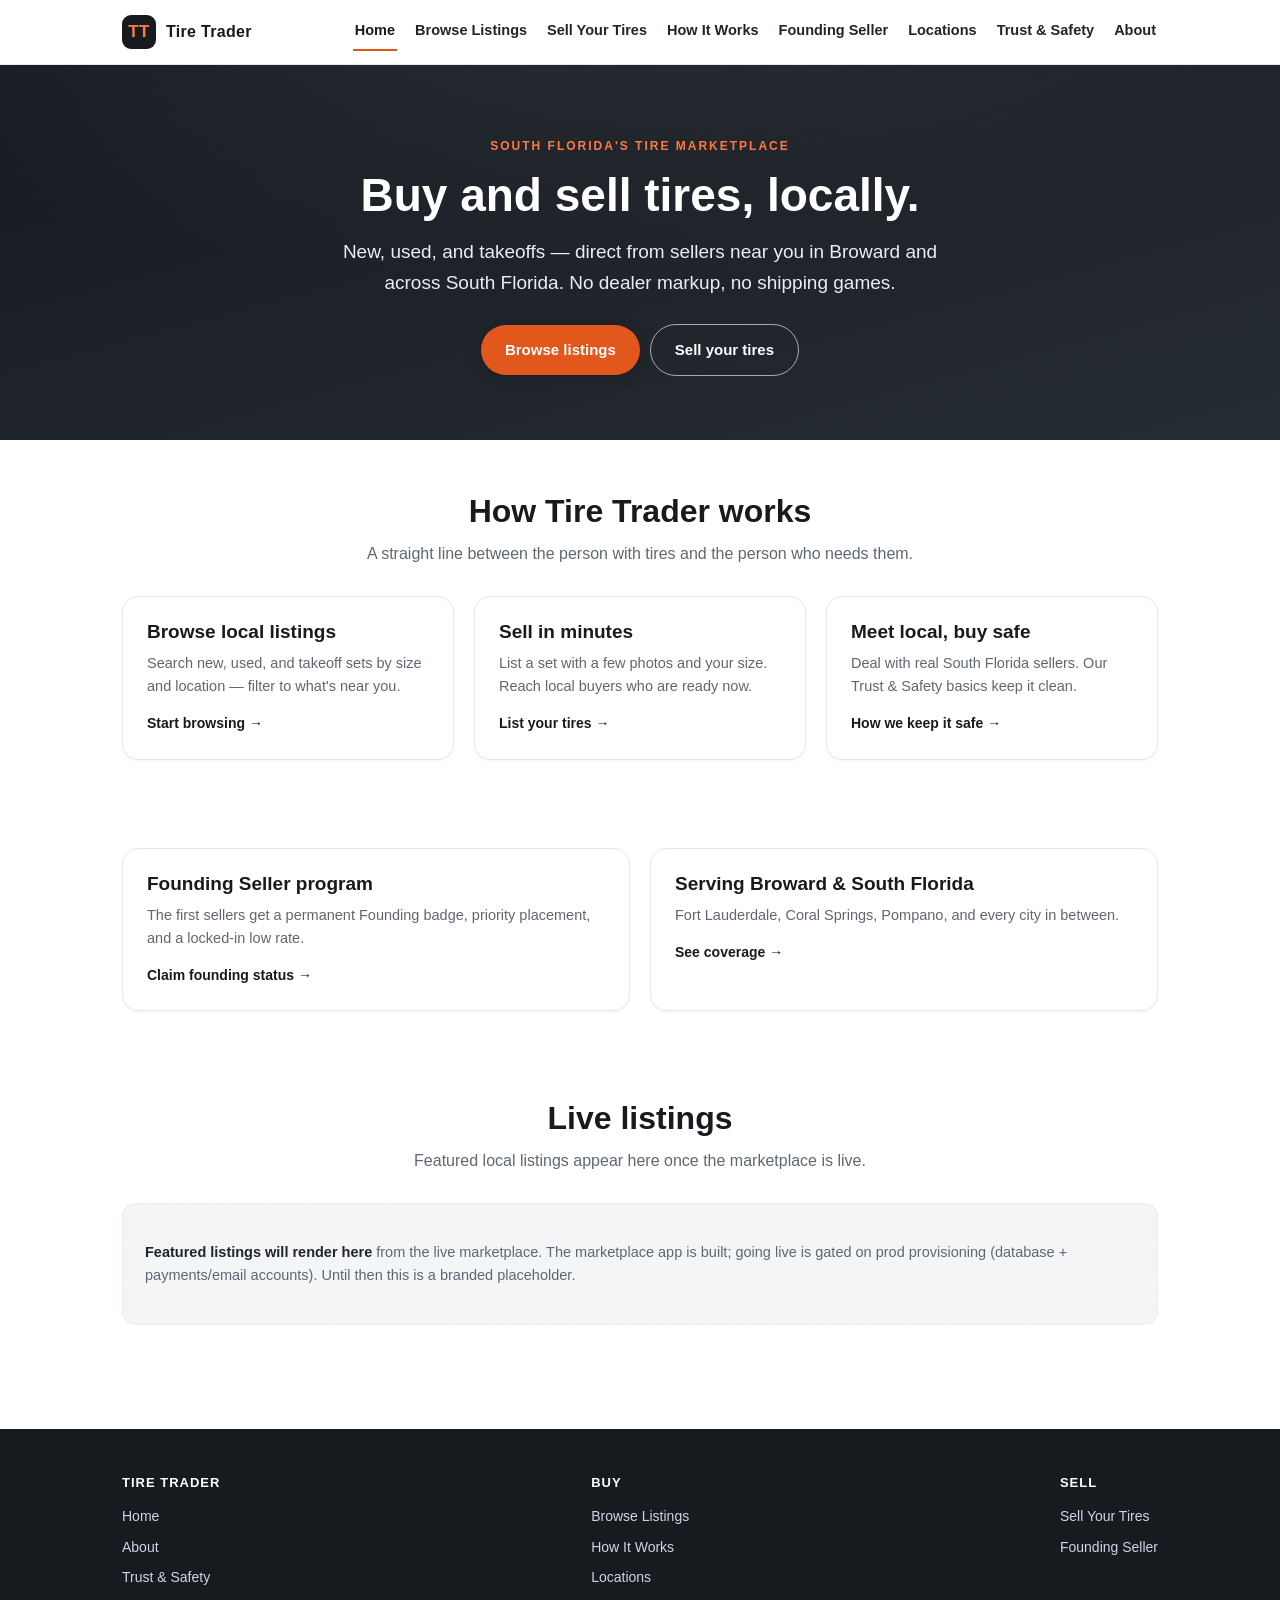
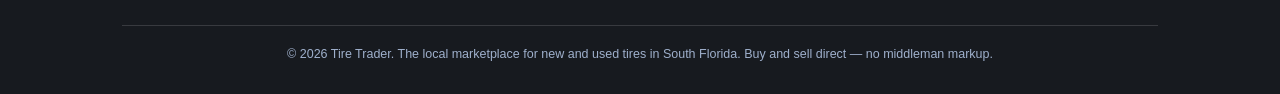
==== index.html @ cc286cbb "Tire Trader: scaffold blessed 8-page marketing shell (nav/responsive skeleton + SEO plumbing) Home, " ====
<!DOCTYPE html>
<html lang="en">
<head>
<meta charset="UTF-8" />
<meta name="viewport" content="width=device-width, initial-scale=1.0" />
<title>Tire Trader — Buy &amp; Sell Tires Locally in South Florida</title>
<meta name="description" content="The local marketplace for new and used tires in Broward and South Florida. Browse listings near you or sell your tires direct — no middleman markup." />
<link rel="canonical" href="https://shoptiretrader.com/" />
<meta name="robots" content="index,follow" />
<meta property="og:type" content="website" />
<meta property="og:site_name" content="Tire Trader" />
<meta property="og:title" content="Tire Trader — Buy &amp; Sell Tires Locally in South Florida" />
<meta property="og:description" content="The local marketplace for new and used tires in Broward and South Florida. Browse listings near you or sell your tires direct — no middleman markup." />
<meta property="og:url" content="https://shoptiretrader.com/" />
<meta name="twitter:card" content="summary_large_image" />
<meta name="twitter:title" content="Tire Trader — Buy &amp; Sell Tires Locally in South Florida" />
<meta name="twitter:description" content="The local marketplace for new and used tires in Broward and South Florida. Browse listings near you or sell your tires direct — no middleman markup." />
<link rel="icon" type="image/svg+xml" href="data:image/svg+xml,<svg xmlns='http://www.w3.org/2000/svg' viewBox='0 0 64 64'><rect width='64' height='64' rx='14' fill='%23171a1f'/><text x='32' y='43' font-family='Arial,sans-serif' font-size='28' font-weight='700' fill='%23e2571c' text-anchor='middle'>TT</text></svg>" />
<link rel="stylesheet" href="/assets/site.css" />
<script type="application/ld+json">{"@context":"https://schema.org","@type":"WebSite","name":"Tire Trader \u2014 Buy & Sell Tires Locally in South Florida","url":"https://shoptiretrader.com/","description":"The local marketplace for new and used tires in Broward and South Florida. Browse listings near you or sell your tires direct \u2014 no middleman markup.","isPartOf":{"@type":"WebSite","name":"Tire Trader","url":"https://shoptiretrader.com/"},"publisher":{"@type":"Organization","name":"Tire Trader","url":"https://shoptiretrader.com/"}}</script>
</head>
<body><header class="site-head"><div class="wrap"><nav class="nav">
<a class="logo" href="/"><span class="mk">TT</span>Tire Trader</a>
<button class="nav-toggle" aria-label="Menu" onclick="document.getElementById('nl').classList.toggle('open')">☰</button>
<div class="nav-links" id="nl"><a href="/" aria-current="page">Home</a><a href="/browse-listings.html">Browse Listings</a><a href="/sell-your-tires.html">Sell Your Tires</a><a href="/how-it-works.html">How It Works</a><a href="/founding-seller.html">Founding Seller</a><a href="/locations.html">Locations</a><a href="/trust-safety.html">Trust &amp; Safety</a><a href="/about.html">About</a></div>
</nav></div></header><section class="hero"><div class="wrap">
<div class="eyebrow">South Florida&#x27;s tire marketplace</div>
<h1>Buy and sell tires, locally.</h1>
<p>New, used, and takeoffs — direct from sellers near you in Broward and across South Florida. No dealer markup, no shipping games.</p>
<div><a class="btn" href="/browse-listings.html">Browse listings</a><a class="btn ghost" href="/sell-your-tires.html">Sell your tires</a></div>
</div></section><main><div class='wrap'><section><div class="section-intro"><h2>How Tire Trader works</h2><p>A straight line between the person with tires and the person who needs them.</p></div><div class="grid"><a class="card" href="/browse-listings.html"><h3>Browse local listings</h3><p>Search new, used, and takeoff sets by size and location — filter to what&#x27;s near you.</p><div class="more">Start browsing →</div></a><a class="card" href="/sell-your-tires.html"><h3>Sell in minutes</h3><p>List a set with a few photos and your size. Reach local buyers who are ready now.</p><div class="more">List your tires →</div></a><a class="card" href="/trust-safety.html"><h3>Meet local, buy safe</h3><p>Deal with real South Florida sellers. Our Trust &amp; Safety basics keep it clean.</p><div class="more">How we keep it safe →</div></a></div></section><section><div class="grid"><a class="card" href="/founding-seller.html"><h3>Founding Seller program</h3><p>The first sellers get a permanent Founding badge, priority placement, and a locked-in low rate.</p><div class="more">Claim founding status →</div></a><a class="card" href="/locations.html"><h3>Serving Broward &amp; South Florida</h3><p>Fort Lauderdale, Coral Springs, Pompano, and every city in between.</p><div class="more">See coverage →</div></a></div></section><section><div class="section-intro"><h2>Live listings</h2><p>Featured local listings appear here once the marketplace is live.</p></div><!-- BRAND-COPY: Miles/Dev: this block is the injection point for real listings from the Tire Trader app (Next.js). Until prod is provisioned, keep the static placeholder. When the app is live, replace with the featured-listings feed. --><div class="placeholder"><p><b>Featured listings will render here</b> from the live marketplace. The marketplace app is built; going live is gated on prod provisioning (database + payments/email accounts). Until then this is a branded placeholder.</p></div></section></div></main><footer class="site-foot"><div class="wrap">
<div class="cols"><div><h4>Tire Trader</h4><a href="/">Home</a><a href="/about.html">About</a><a href="/trust-safety.html">Trust &amp; Safety</a></div><div><h4>Buy</h4><a href="/browse-listings.html">Browse Listings</a><a href="/how-it-works.html">How It Works</a><a href="/locations.html">Locations</a></div><div><h4>Sell</h4><a href="/sell-your-tires.html">Sell Your Tires</a><a href="/founding-seller.html">Founding Seller</a></div></div>
<div class="fine">© 2026 Tire Trader. The local marketplace for new and used tires in South Florida. Buy and sell direct — no middleman markup.</div>
</div></footer></body></html>
---- assets/site.css ----
:root{
  --brand:#171a1f; --brand2:#262c34; --accent:#e2571c; --accent2:#ff7a3c;
  --ink:#20242b; --muted:#5f6772; --paper:#fff; --mist:#f4f5f7; --line:#e4e7ec;
}
*{box-sizing:border-box}
html{scroll-behavior:smooth}
body{margin:0;font-family:-apple-system,BlinkMacSystemFont,"Segoe UI",Arial,sans-serif;
  color:var(--ink);background:var(--paper);line-height:1.6;-webkit-font-smoothing:antialiased}
a{color:var(--brand);text-decoration:none}
a:hover{text-decoration:underline}
img{max-width:100%;height:auto;display:block}
.wrap{max-width:1080px;margin:0 auto;padding:0 22px}
h1,h2,h3{font-family:"Helvetica Neue","Segoe UI",Arial,sans-serif;line-height:1.2;color:var(--brand)}
/* ---- header / nav ---- */
.site-head{position:sticky;top:0;z-index:50;background:rgba(255,255,255,.92);
  backdrop-filter:saturate(1.4) blur(8px);border-bottom:1px solid var(--line)}
.nav{display:flex;align-items:center;gap:18px;height:64px}
.logo{display:flex;align-items:center;gap:10px;font-weight:800;color:var(--brand);letter-spacing:.3px;flex:0 0 auto}
.logo .mk{width:34px;height:34px;border-radius:9px;background:var(--brand);color:var(--accent2);
  font-family:"Helvetica Neue","Segoe UI",Arial,sans-serif;font-weight:700;display:flex;align-items:center;justify-content:center;font-size:17px}
.nav-links{display:flex;gap:16px;margin-left:auto;flex-wrap:wrap}
.nav-links a{color:var(--ink);font-size:14.5px;font-weight:600;padding:6px 2px;border-bottom:2px solid transparent}
.nav-links a:hover{color:var(--brand);border-bottom-color:var(--accent);text-decoration:none}
.nav-links a[aria-current="page"]{color:var(--brand);border-bottom-color:var(--accent)}
.nav-toggle{display:none;margin-left:auto;background:none;border:1px solid var(--line);border-radius:8px;
  padding:8px 11px;font-size:16px;cursor:pointer}
/* ---- hero ---- */
.hero{background:radial-gradient(120% 130% at 50% -20%,#262c34 0%,transparent 60%),
  linear-gradient(165deg,var(--brand) 0%,var(--brand2) 100%);color:#fff;padding:72px 0 64px;text-align:center}
.hero h1{color:#fff;font-size:clamp(28px,5vw,46px);margin:0 0 14px}
.hero p{color:#e9edf5;font-size:clamp(15px,2.2vw,19px);max-width:620px;margin:0 auto 26px}
.eyebrow{font-size:12px;font-weight:800;letter-spacing:2px;text-transform:uppercase;color:var(--accent2);margin-bottom:12px}
.btn{display:inline-block;background:var(--accent);color:#ffffff;font-weight:800;
  padding:13px 24px;border-radius:999px;font-size:15px;box-shadow:0 4px 14px rgba(0,0,0,.18)}
.btn:hover{background:var(--accent2);text-decoration:none}
.btn.ghost{background:transparent;color:#fff;border:1.5px solid rgba(255,255,255,.6);box-shadow:none;margin-left:10px}
/* ---- sections ---- */
main{padding:8px 0 40px}
section{padding:44px 0}
.section-intro{max-width:680px;margin:0 auto 30px;text-align:center}
.section-intro h2{font-size:clamp(23px,3.4vw,32px);margin:0 0 10px}
.section-intro p{color:var(--muted);font-size:16px;margin:0}
.grid{display:grid;gap:20px;grid-template-columns:repeat(auto-fit,minmax(260px,1fr))}
.card{background:var(--paper);border:1px solid var(--line);border-radius:16px;padding:24px;
  box-shadow:0 1px 2px rgba(0,0,0,.04);transition:transform .12s,box-shadow .2s}
.card:hover{transform:translateY(-3px);box-shadow:0 12px 28px rgba(0,0,0,.09)}
.card h3{font-size:19px;margin:0 0 8px}
.card p{color:var(--muted);font-size:14.5px;margin:0 0 14px}
.card .more{font-weight:700;color:var(--brand);font-size:14px}
.placeholder{border:1.5px dashed var(--line);border-radius:14px;padding:22px;background:var(--mist);
  color:var(--muted);font-size:14.5px}
.placeholder b{color:var(--ink)}
.ftc{background:var(--mist);border:1px solid var(--line);border-left:3px solid var(--accent);
  border-radius:10px;padding:14px 16px;font-size:12.5px;color:var(--muted);max-width:820px;margin:8px auto}
.news{background:linear-gradient(165deg,var(--brand),var(--brand2));color:#fff;border-radius:18px;
  padding:38px 26px;text-align:center;margin:20px auto;max-width:760px}
.news h2{color:#fff;margin:0 0 8px}
.news p{color:#e9edf5;margin:0 auto 18px;max-width:480px}
.news form{display:flex;gap:10px;max-width:440px;margin:0 auto;flex-wrap:wrap;justify-content:center}
.news input{flex:1;min-width:200px;padding:13px 15px;border-radius:999px;border:none;font-size:15px}
/* ---- footer ---- */
.site-foot{background:var(--brand);color:#cdd6e6;padding:44px 0 30px;margin-top:20px}
.site-foot .cols{display:flex;gap:40px;flex-wrap:wrap;justify-content:space-between}
.site-foot h4{color:#fff;font-size:13px;text-transform:uppercase;letter-spacing:1px;margin:0 0 12px}
.site-foot a{color:#cdd6e6;font-size:14px;display:block;margin-bottom:8px}
.site-foot a:hover{color:var(--accent2)}
.site-foot .fine{border-top:1px solid rgba(255,255,255,.14);margin-top:28px;padding-top:18px;
  font-size:12.5px;color:#9fb0cc;text-align:center}
@media(max-width:760px){
  .nav-links{display:none;width:100%;flex-direction:column;gap:0;order:3}
  .nav-links.open{display:flex}
  .nav-links a{padding:12px 2px;border-bottom:1px solid var(--line)}
  .nav-toggle{display:block}
  .nav{flex-wrap:wrap;height:auto;padding:10px 0}
}
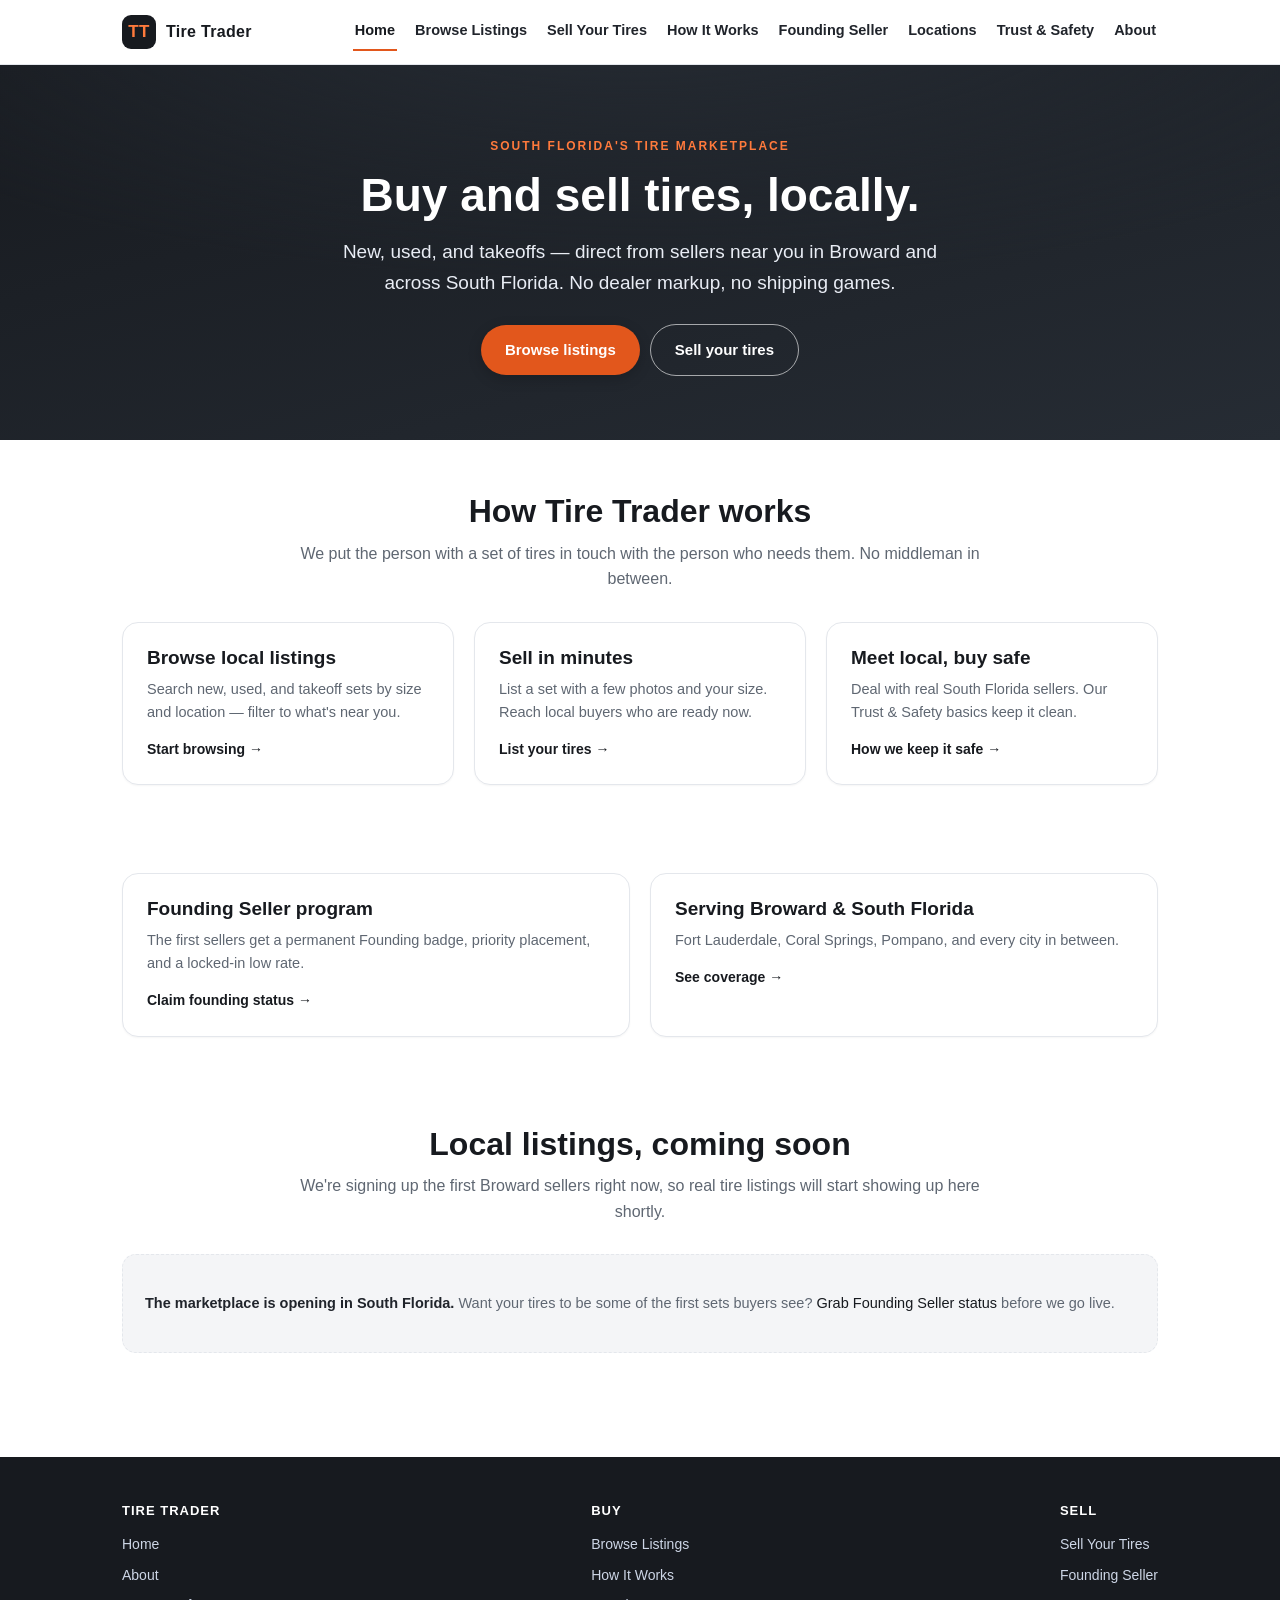
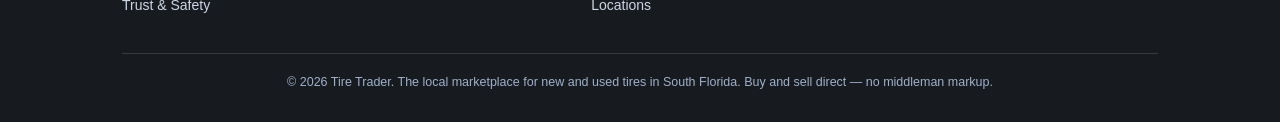
==== commit 28b53a1c: "Fable-5 pass: real SoFla copy, strip build comments, add OG share image Co-Authored-By: Claude Opus " ====
--- a/index.html
+++ b/index.html
@@ -11,24 +11,24 @@
 <meta property="og:site_name" content="Tire Trader" />
 <meta property="og:title" content="Tire Trader — Buy &amp; Sell Tires Locally in South Florida" />
 <meta property="og:description" content="The local marketplace for new and used tires in Broward and South Florida. Browse listings near you or sell your tires direct — no middleman markup." />
-<meta property="og:url" content="https://shoptiretrader.com/" />
-<meta name="twitter:card" content="summary_large_image" />
+<meta property="og:url" content="https://shoptiretrader.com/" /><meta property="og:image" content="https://shoptiretrader.com/assets/og-image.png" /><meta property="og:image:width" content="1200" /><meta property="og:image:height" content="630" />
+<meta name="twitter:card" content="summary_large_image" /><meta name="twitter:image" content="https://shoptiretrader.com/assets/og-image.png" />
 <meta name="twitter:title" content="Tire Trader — Buy &amp; Sell Tires Locally in South Florida" />
 <meta name="twitter:description" content="The local marketplace for new and used tires in Broward and South Florida. Browse listings near you or sell your tires direct — no middleman markup." />
 <link rel="icon" type="image/svg+xml" href="data:image/svg+xml,<svg xmlns='http://www.w3.org/2000/svg' viewBox='0 0 64 64'><rect width='64' height='64' rx='14' fill='%23171a1f'/><text x='32' y='43' font-family='Arial,sans-serif' font-size='28' font-weight='700' fill='%23e2571c' text-anchor='middle'>TT</text></svg>" />
 <link rel="stylesheet" href="/assets/site.css" />
 <script type="application/ld+json">{"@context":"https://schema.org","@type":"WebSite","name":"Tire Trader \u2014 Buy & Sell Tires Locally in South Florida","url":"https://shoptiretrader.com/","description":"The local marketplace for new and used tires in Broward and South Florida. Browse listings near you or sell your tires direct \u2014 no middleman markup.","isPartOf":{"@type":"WebSite","name":"Tire Trader","url":"https://shoptiretrader.com/"},"publisher":{"@type":"Organization","name":"Tire Trader","url":"https://shoptiretrader.com/"}}</script>
 </head>
-<body><header class="site-head"><div class="wrap"><nav class="nav">
-<a class="logo" href="/"><span class="mk">TT</span>Tire Trader</a>
-<button class="nav-toggle" aria-label="Menu" onclick="document.getElementById('nl').classList.toggle('open')">☰</button>
+<body><a class="skip" href="#main">Skip to content</a><header class="site-head"><div class="wrap"><nav class="nav" aria-label="Primary">
+<a class="logo" href="/"><span class="mk" aria-hidden="true">TT</span>Tire Trader</a>
+<button class="nav-toggle" aria-label="Menu" aria-expanded="false" aria-controls="nl" onclick="var e=document.getElementById('nl');this.setAttribute('aria-expanded',e.classList.toggle('open'))">☰</button>
 <div class="nav-links" id="nl"><a href="/" aria-current="page">Home</a><a href="/browse-listings.html">Browse Listings</a><a href="/sell-your-tires.html">Sell Your Tires</a><a href="/how-it-works.html">How It Works</a><a href="/founding-seller.html">Founding Seller</a><a href="/locations.html">Locations</a><a href="/trust-safety.html">Trust &amp; Safety</a><a href="/about.html">About</a></div>
 </nav></div></header><section class="hero"><div class="wrap">
 <div class="eyebrow">South Florida&#x27;s tire marketplace</div>
 <h1>Buy and sell tires, locally.</h1>
 <p>New, used, and takeoffs — direct from sellers near you in Broward and across South Florida. No dealer markup, no shipping games.</p>
 <div><a class="btn" href="/browse-listings.html">Browse listings</a><a class="btn ghost" href="/sell-your-tires.html">Sell your tires</a></div>
-</div></section><main><div class='wrap'><section><div class="section-intro"><h2>How Tire Trader works</h2><p>A straight line between the person with tires and the person who needs them.</p></div><div class="grid"><a class="card" href="/browse-listings.html"><h3>Browse local listings</h3><p>Search new, used, and takeoff sets by size and location — filter to what&#x27;s near you.</p><div class="more">Start browsing →</div></a><a class="card" href="/sell-your-tires.html"><h3>Sell in minutes</h3><p>List a set with a few photos and your size. Reach local buyers who are ready now.</p><div class="more">List your tires →</div></a><a class="card" href="/trust-safety.html"><h3>Meet local, buy safe</h3><p>Deal with real South Florida sellers. Our Trust &amp; Safety basics keep it clean.</p><div class="more">How we keep it safe →</div></a></div></section><section><div class="grid"><a class="card" href="/founding-seller.html"><h3>Founding Seller program</h3><p>The first sellers get a permanent Founding badge, priority placement, and a locked-in low rate.</p><div class="more">Claim founding status →</div></a><a class="card" href="/locations.html"><h3>Serving Broward &amp; South Florida</h3><p>Fort Lauderdale, Coral Springs, Pompano, and every city in between.</p><div class="more">See coverage →</div></a></div></section><section><div class="section-intro"><h2>Live listings</h2><p>Featured local listings appear here once the marketplace is live.</p></div><!-- BRAND-COPY: Miles/Dev: this block is the injection point for real listings from the Tire Trader app (Next.js). Until prod is provisioned, keep the static placeholder. When the app is live, replace with the featured-listings feed. --><div class="placeholder"><p><b>Featured listings will render here</b> from the live marketplace. The marketplace app is built; going live is gated on prod provisioning (database + payments/email accounts). Until then this is a branded placeholder.</p></div></section></div></main><footer class="site-foot"><div class="wrap">
+</div></section><main id="main"><div class='wrap'><section><div class="section-intro"><h2>How Tire Trader works</h2><p>We put the person with a set of tires in touch with the person who needs them. No middleman in between.</p></div><div class="grid"><a class="card" href="/browse-listings.html"><h3>Browse local listings</h3><p>Search new, used, and takeoff sets by size and location — filter to what&#x27;s near you.</p><div class="more">Start browsing →</div></a><a class="card" href="/sell-your-tires.html"><h3>Sell in minutes</h3><p>List a set with a few photos and your size. Reach local buyers who are ready now.</p><div class="more">List your tires →</div></a><a class="card" href="/trust-safety.html"><h3>Meet local, buy safe</h3><p>Deal with real South Florida sellers. Our Trust &amp; Safety basics keep it clean.</p><div class="more">How we keep it safe →</div></a></div></section><section><div class="grid"><a class="card" href="/founding-seller.html"><h3>Founding Seller program</h3><p>The first sellers get a permanent Founding badge, priority placement, and a locked-in low rate.</p><div class="more">Claim founding status →</div></a><a class="card" href="/locations.html"><h3>Serving Broward &amp; South Florida</h3><p>Fort Lauderdale, Coral Springs, Pompano, and every city in between.</p><div class="more">See coverage →</div></a></div></section><section><div class="section-intro"><h2>Local listings, coming soon</h2><p>We're signing up the first Broward sellers right now, so real tire listings will start showing up here shortly.</p></div><div class="placeholder"><p><b>The marketplace is opening in South Florida.</b> Want your tires to be some of the first sets buyers see? <a href="/founding-seller.html">Grab Founding Seller status</a> before we go live.</p></div></section></div></main><footer class="site-foot"><div class="wrap">
 <div class="cols"><div><h4>Tire Trader</h4><a href="/">Home</a><a href="/about.html">About</a><a href="/trust-safety.html">Trust &amp; Safety</a></div><div><h4>Buy</h4><a href="/browse-listings.html">Browse Listings</a><a href="/how-it-works.html">How It Works</a><a href="/locations.html">Locations</a></div><div><h4>Sell</h4><a href="/sell-your-tires.html">Sell Your Tires</a><a href="/founding-seller.html">Founding Seller</a></div></div>
 <div class="fine">© 2026 Tire Trader. The local marketplace for new and used tires in South Florida. Buy and sell direct — no middleman markup.</div>
 </div></footer></body></html>
--- a/assets/site.css
+++ b/assets/site.css
@@ -9,6 +9,18 @@
 a{color:var(--brand);text-decoration:none}
 a:hover{text-decoration:underline}
 img{max-width:100%;height:auto;display:block}
+/* keyboard focus visibility (a11y) */
+a:focus-visible,button:focus-visible,input:focus-visible,.card:focus-visible{
+  outline:3px solid var(--accent2);outline-offset:2px;border-radius:4px}
+.btn:focus-visible{outline-offset:3px}
+/* skip link */
+.skip{position:absolute;left:-9999px;top:0;z-index:100;background:var(--accent);color:#fff;
+  padding:11px 18px;font-weight:800;border-radius:0 0 10px 0}
+.skip:focus{left:0}
+/* readable prose blocks */
+.prose{max-width:720px;margin:0 auto;font-size:16px}
+.prose p{margin:0 0 16px;color:var(--ink)}
+.prose p:last-child{margin-bottom:0}
 .wrap{max-width:1080px;margin:0 auto;padding:0 22px}
 h1,h2,h3{font-family:"Helvetica Neue","Segoe UI",Arial,sans-serif;line-height:1.2;color:var(--brand)}
 /* ---- header / nav ---- */
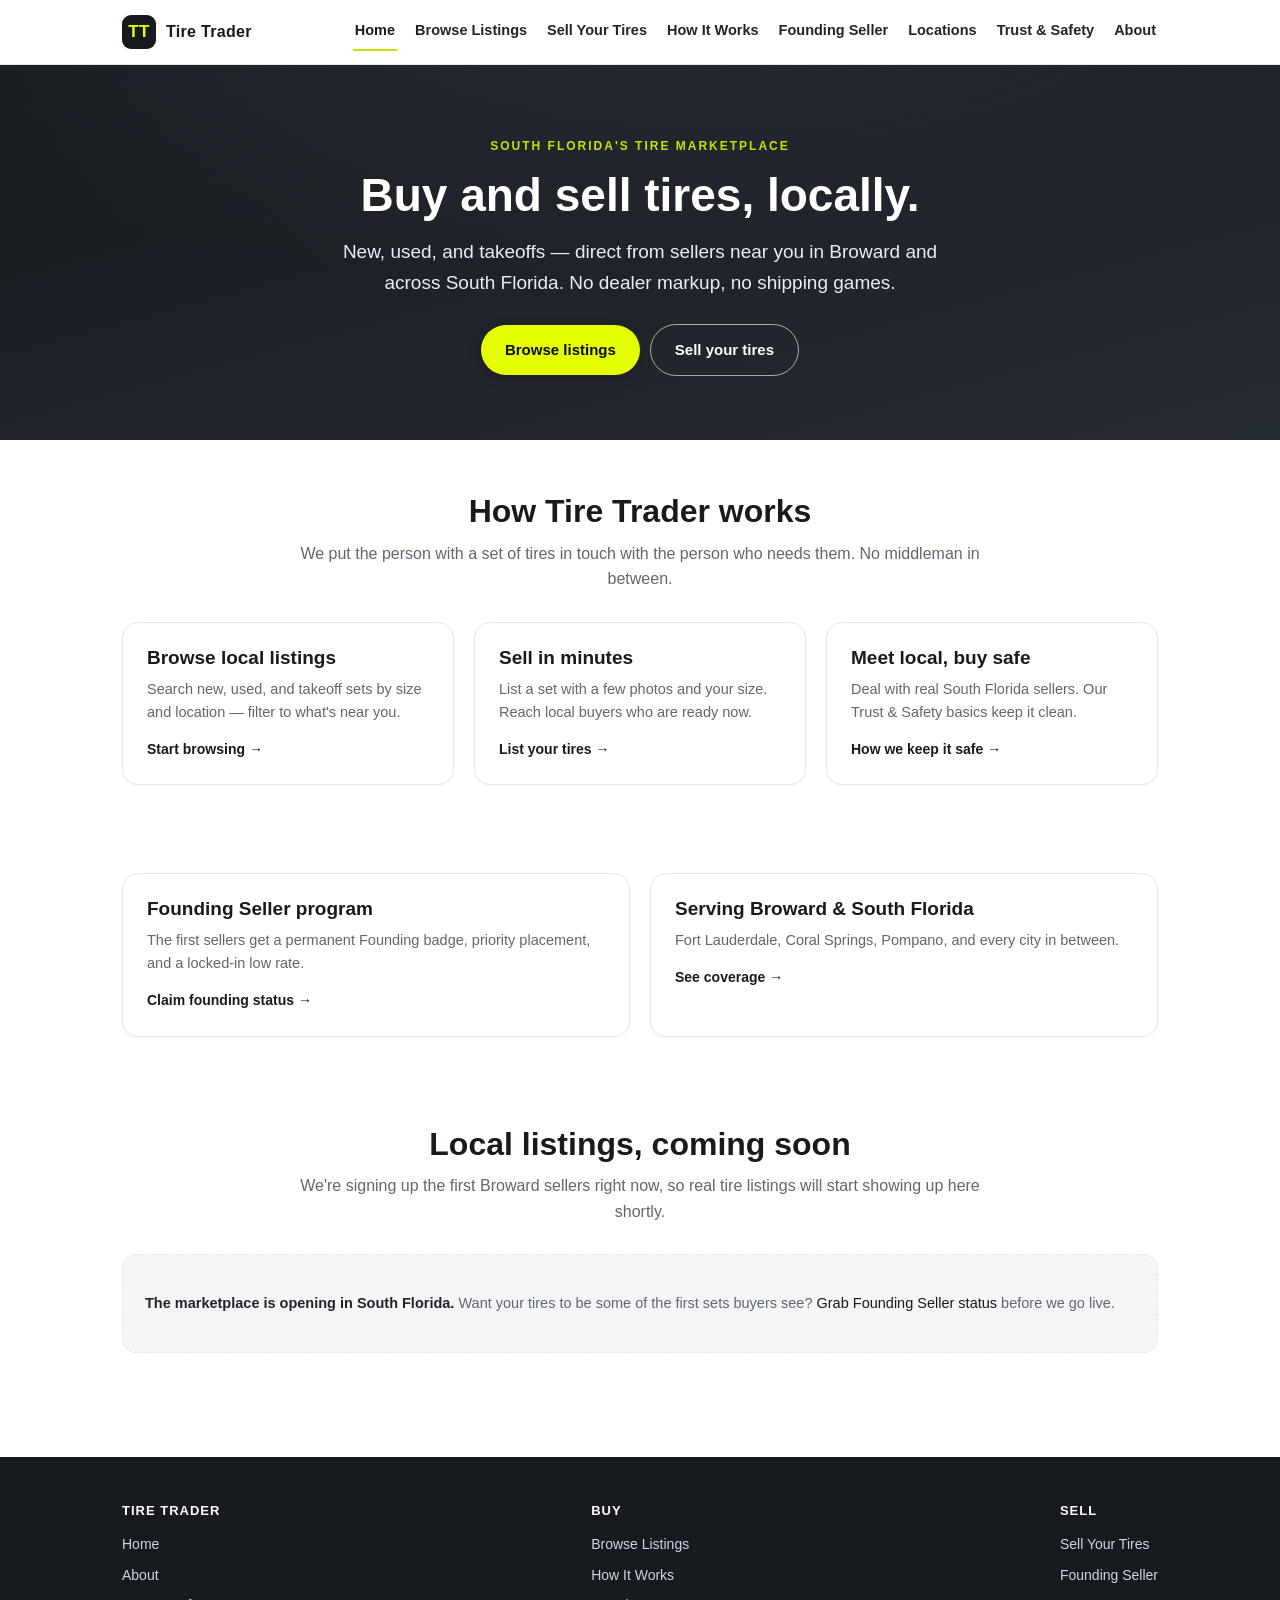
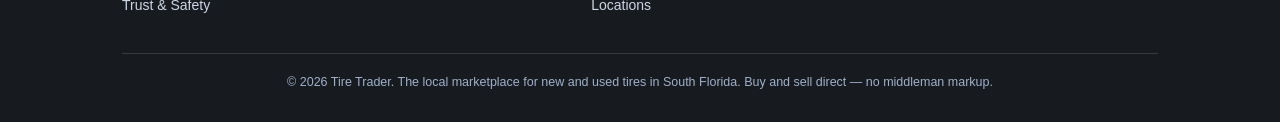
==== commit 7f89f3f3: "TireTrader: align brand to acid-yellow, fix hero CTAs + 404 branding - Apply canonical acid-yellow #" ====
--- a/index.html
+++ b/index.html
@@ -15,7 +15,7 @@
 <meta name="twitter:card" content="summary_large_image" /><meta name="twitter:image" content="https://shoptiretrader.com/assets/og-image.png" />
 <meta name="twitter:title" content="Tire Trader — Buy &amp; Sell Tires Locally in South Florida" />
 <meta name="twitter:description" content="The local marketplace for new and used tires in Broward and South Florida. Browse listings near you or sell your tires direct — no middleman markup." />
-<link rel="icon" type="image/svg+xml" href="data:image/svg+xml,<svg xmlns='http://www.w3.org/2000/svg' viewBox='0 0 64 64'><rect width='64' height='64' rx='14' fill='%23171a1f'/><text x='32' y='43' font-family='Arial,sans-serif' font-size='28' font-weight='700' fill='%23e2571c' text-anchor='middle'>TT</text></svg>" />
+<link rel="icon" type="image/svg+xml" href="data:image/svg+xml,<svg xmlns='http://www.w3.org/2000/svg' viewBox='0 0 64 64'><rect width='64' height='64' rx='14' fill='%23171a1f'/><text x='32' y='43' font-family='Arial,sans-serif' font-size='28' font-weight='700' fill='%23e5ff00' text-anchor='middle'>TT</text></svg>" />
 <link rel="stylesheet" href="/assets/site.css" />
 <script type="application/ld+json">{"@context":"https://schema.org","@type":"WebSite","name":"Tire Trader \u2014 Buy & Sell Tires Locally in South Florida","url":"https://shoptiretrader.com/","description":"The local marketplace for new and used tires in Broward and South Florida. Browse listings near you or sell your tires direct \u2014 no middleman markup.","isPartOf":{"@type":"WebSite","name":"Tire Trader","url":"https://shoptiretrader.com/"},"publisher":{"@type":"Organization","name":"Tire Trader","url":"https://shoptiretrader.com/"}}</script>
 </head>
--- a/assets/site.css
+++ b/assets/site.css
@@ -1,5 +1,5 @@
 :root{
-  --brand:#171a1f; --brand2:#262c34; --accent:#e2571c; --accent2:#ff7a3c;
+  --brand:#171a1f; --brand2:#262c34; --accent:#e5ff00; --accent2:#c9e000;
   --ink:#20242b; --muted:#5f6772; --paper:#fff; --mist:#f4f5f7; --line:#e4e7ec;
 }
 *{box-sizing:border-box}
@@ -14,7 +14,7 @@
   outline:3px solid var(--accent2);outline-offset:2px;border-radius:4px}
 .btn:focus-visible{outline-offset:3px}
 /* skip link */
-.skip{position:absolute;left:-9999px;top:0;z-index:100;background:var(--accent);color:#fff;
+.skip{position:absolute;left:-9999px;top:0;z-index:100;background:var(--accent);color:#0b0b0b;
   padding:11px 18px;font-weight:800;border-radius:0 0 10px 0}
 .skip:focus{left:0}
 /* readable prose blocks */
@@ -28,12 +28,12 @@
   backdrop-filter:saturate(1.4) blur(8px);border-bottom:1px solid var(--line)}
 .nav{display:flex;align-items:center;gap:18px;height:64px}
 .logo{display:flex;align-items:center;gap:10px;font-weight:800;color:var(--brand);letter-spacing:.3px;flex:0 0 auto}
-.logo .mk{width:34px;height:34px;border-radius:9px;background:var(--brand);color:var(--accent2);
+.logo .mk{width:34px;height:34px;border-radius:9px;background:var(--brand);color:var(--accent);
   font-family:"Helvetica Neue","Segoe UI",Arial,sans-serif;font-weight:700;display:flex;align-items:center;justify-content:center;font-size:17px}
 .nav-links{display:flex;gap:16px;margin-left:auto;flex-wrap:wrap}
 .nav-links a{color:var(--ink);font-size:14.5px;font-weight:600;padding:6px 2px;border-bottom:2px solid transparent}
-.nav-links a:hover{color:var(--brand);border-bottom-color:var(--accent);text-decoration:none}
-.nav-links a[aria-current="page"]{color:var(--brand);border-bottom-color:var(--accent)}
+.nav-links a:hover{color:var(--brand);border-bottom-color:var(--accent2);text-decoration:none}
+.nav-links a[aria-current="page"]{color:var(--brand);border-bottom-color:var(--accent2)}
 .nav-toggle{display:none;margin-left:auto;background:none;border:1px solid var(--line);border-radius:8px;
   padding:8px 11px;font-size:16px;cursor:pointer}
 /* ---- hero ---- */
@@ -42,7 +42,7 @@
 .hero h1{color:#fff;font-size:clamp(28px,5vw,46px);margin:0 0 14px}
 .hero p{color:#e9edf5;font-size:clamp(15px,2.2vw,19px);max-width:620px;margin:0 auto 26px}
 .eyebrow{font-size:12px;font-weight:800;letter-spacing:2px;text-transform:uppercase;color:var(--accent2);margin-bottom:12px}
-.btn{display:inline-block;background:var(--accent);color:#ffffff;font-weight:800;
+.btn{display:inline-block;background:var(--accent);color:#0b0b0b;font-weight:800;
   padding:13px 24px;border-radius:999px;font-size:15px;box-shadow:0 4px 14px rgba(0,0,0,.18)}
 .btn:hover{background:var(--accent2);text-decoration:none}
 .btn.ghost{background:transparent;color:#fff;border:1.5px solid rgba(255,255,255,.6);box-shadow:none;margin-left:10px}
@@ -62,7 +62,7 @@
 .placeholder{border:1.5px dashed var(--line);border-radius:14px;padding:22px;background:var(--mist);
   color:var(--muted);font-size:14.5px}
 .placeholder b{color:var(--ink)}
-.ftc{background:var(--mist);border:1px solid var(--line);border-left:3px solid var(--accent);
+.ftc{background:var(--mist);border:1px solid var(--line);border-left:3px solid var(--accent2);
   border-radius:10px;padding:14px 16px;font-size:12.5px;color:var(--muted);max-width:820px;margin:8px auto}
 .news{background:linear-gradient(165deg,var(--brand),var(--brand2));color:#fff;border-radius:18px;
   padding:38px 26px;text-align:center;margin:20px auto;max-width:760px}
@@ -85,3 +85,5 @@
   .nav-toggle{display:block}
   .nav{flex-wrap:wrap;height:auto;padding:10px 0}
 }
+
+.form-success{color:#e9edf5;font-size:14px;margin:12px auto 0;max-width:440px;min-height:1em}
